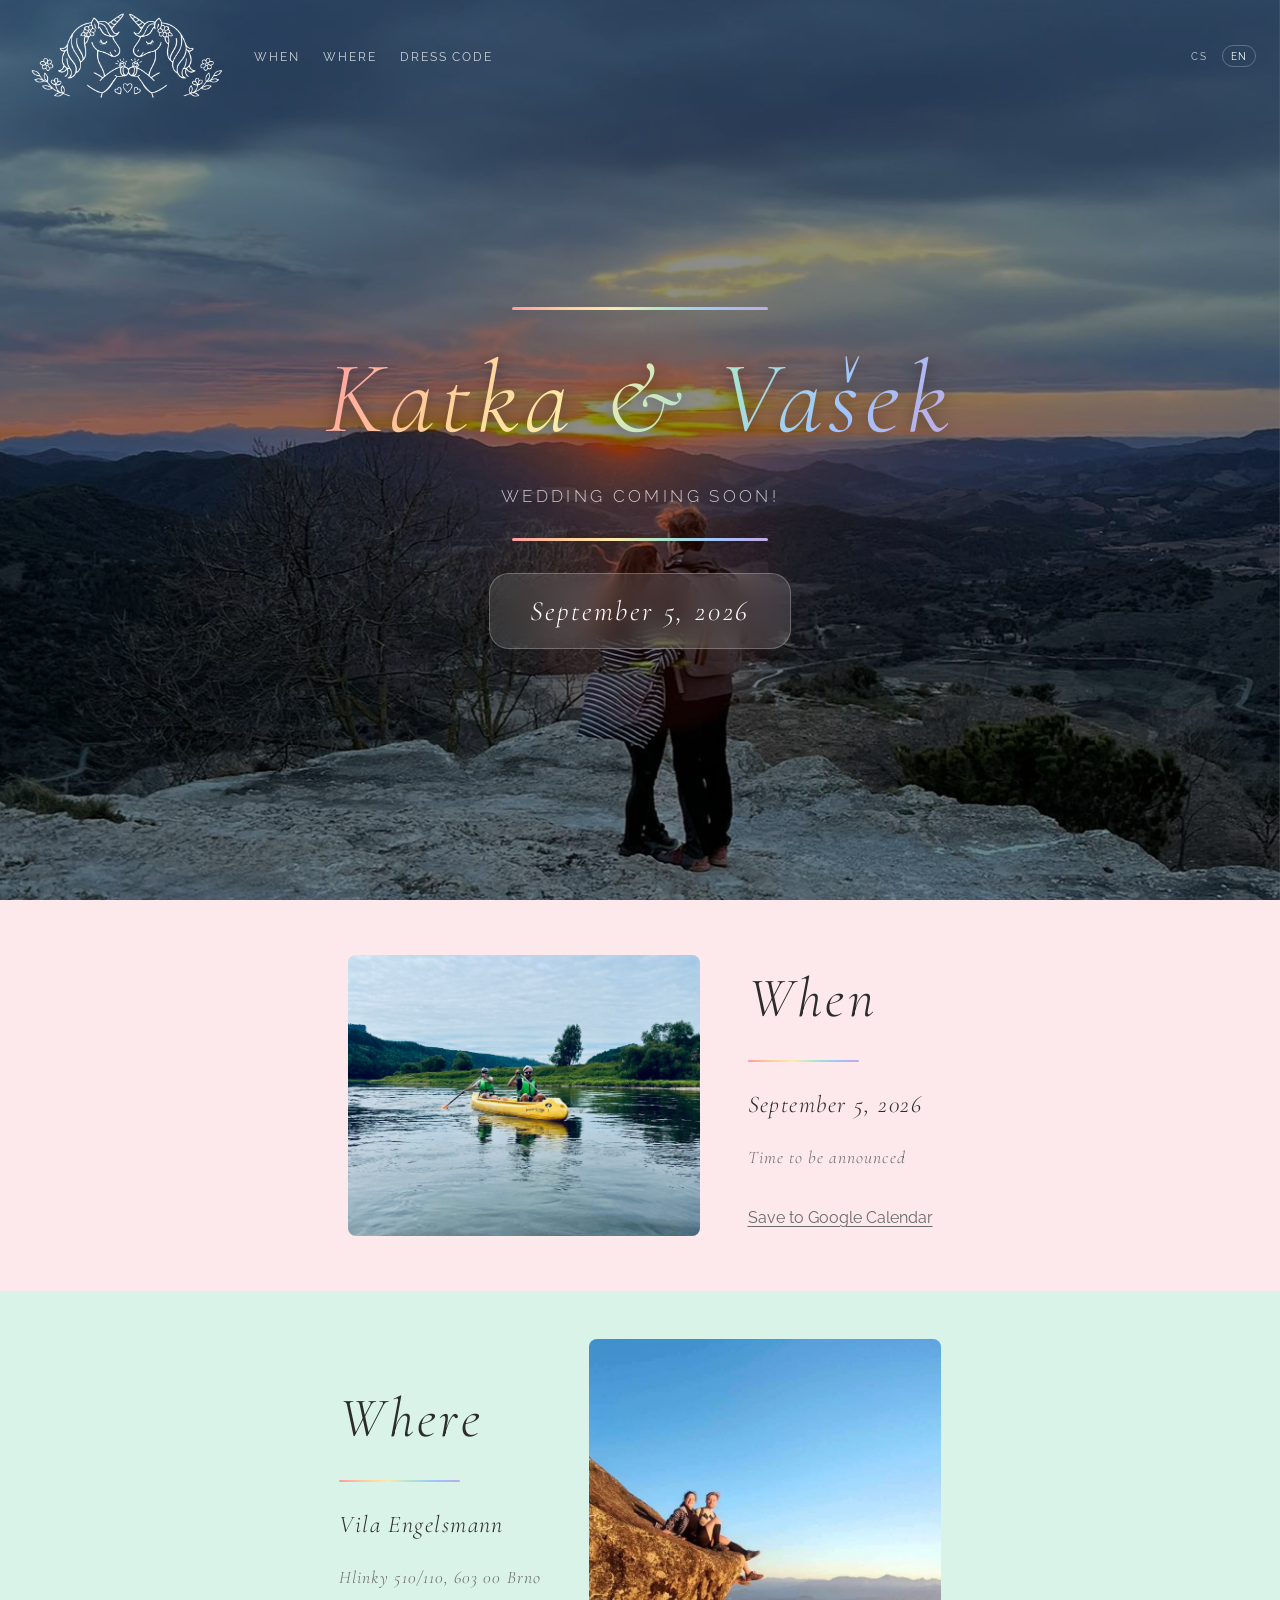
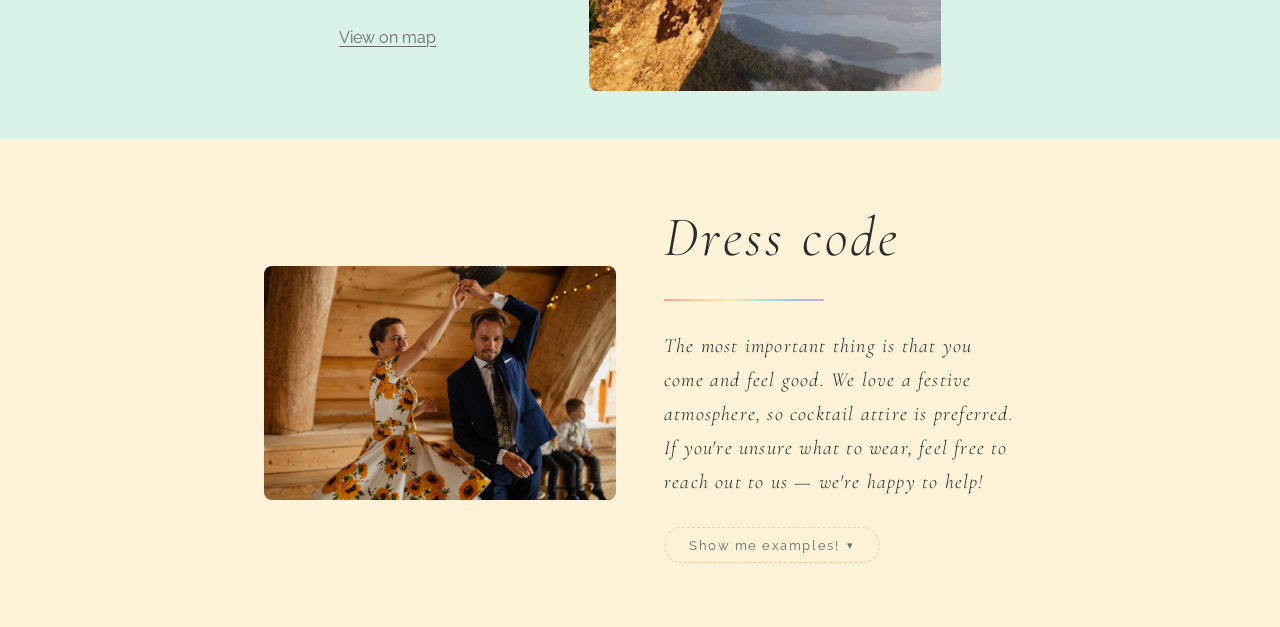
==== index.html @ 7140cd25 "Add GDPR consent" ====
<!DOCTYPE html>
<html lang="en">
<head>
  <meta charset="UTF-8" />
  <meta name="viewport" content="width=device-width, initial-scale=1.0" />
  <title>Katka &amp; Vašek</title>
  <link rel="icon" href="img/favicon.svg" type="image/svg+xml" />
  <link rel="preconnect" href="https://fonts.googleapis.com" />
  <link rel="preconnect" href="https://fonts.gstatic.com" crossorigin />
  <link href="https://fonts.googleapis.com/css2?family=Cormorant+Garamond:ital,wght@0,300;0,400;1,300;1,400&family=Raleway:wght@300;400&display=swap" rel="stylesheet" />
  <link rel="stylesheet" href="css/style.css" />
</head>
<body>

  <!-- Top bar -->
  <nav class="topbar" id="topbar">
    <a class="topbar-logo" href="#">
      <img src="img/logo.png" alt="K&amp;V" />
    </a>
    <ul class="topbar-links">
      <li><a href="#when" data-i18n="navWhen">When</a></li>
      <li><a href="#where" data-i18n="navWhere">Where</a></li>
      <li><a href="#dress-code" data-i18n="navDress">Dress code</a></li>
      <li id="nav-rsvp"><a href="#rsvp" data-i18n="rsvpBtn">RSVP</a></li>
    </ul>
    <div class="topbar-right">
      <div class="lang-switcher">
        <button class="lang-btn" data-lang="cs" aria-label="Česky">CS</button>
        <button class="lang-btn" data-lang="en" aria-label="English">EN</button>
      </div>
    </div>
    <button class="topbar-burger" id="topbar-burger" aria-label="Menu">
      <span></span><span></span><span></span>
    </button>
  </nav>

  <!-- Hero -->
  <main class="main">
    <div class="rainbow-divider" role="presentation"></div>
    <h1 class="title">Katka &amp; Vašek</h1>
    <p class="subtitle" data-i18n="subtitle">We invite you to our wedding</p>
    <div class="rainbow-divider" role="presentation"></div>
    <div class="date-card" aria-label="Wedding date">
      <span data-i18n="date">September 5, 2026</span>
    </div>
  </main>

  <!-- When -->
  <section id="when" class="section section--when">
    <img class="section-img" src="img/when.jpeg" alt="" role="presentation" />
    <div class="section-inner reveal">
      <h2 class="section-title" data-i18n="whenTitle">When</h2>
      <div class="rainbow-divider" role="presentation"></div>
      <p class="section-detail" data-i18n="whenDate">September 5, 2026</p>
      <p class="section-detail section-detail--muted" data-i18n="whenTime">Time to be announced</p>
      <a class="section-map-link" href="https://calendar.app.google/2uP1JZL3J3N1n4WVA" target="_blank" rel="noopener" data-i18n="whenCalendar">Save to Google Calendar</a>
    </div>
  </section>

  <!-- Where -->
  <section id="where" class="section section--where section--img-right">
    <img class="section-img" src="img/where.jpeg" alt="" role="presentation" />
    <div class="section-inner reveal">
      <h2 class="section-title" data-i18n="whereTitle">Where</h2>
      <div class="rainbow-divider" role="presentation"></div>
      <p class="section-detail" data-i18n="whereVenue">Vila Engelsmann</p>
      <p class="section-detail section-detail--muted" data-i18n="whereAddress">Hlinky 510/110, 603 00 Brno</p>
      <a class="section-map-link" href="https://maps.google.com/?q=Vila+Engelsmann,+Hlinky+510/110,+603+00+Brno" target="_blank" rel="noopener" data-i18n="whereMap">View on map</a>
    </div>
  </section>

  <!-- Dress code -->
  <section id="dress-code" class="section section--dress">
    <img class="section-img" src="img/dress-code.jpeg" alt="" role="presentation" />
    <div class="section-inner reveal">
      <h2 class="section-title" data-i18n="dressTitle">Dress code</h2>
      <div class="rainbow-divider" role="presentation"></div>
      <p class="section-detail section-detail--body" data-i18n="dressText">The most important thing is that you come. That said, we love a festive atmosphere — formal attire is preferred. Please avoid white dresses.</p>
      <button class="dress-examples-btn" id="dress-examples-btn" aria-expanded="false" aria-controls="dress-examples">
        <span data-i18n="dressExamplesBtn">Show me examples!</span>
        <span class="dress-examples-chevron" aria-hidden="true">&#9662;</span>
      </button>
    </div>
  </section>

  <!-- Dress code examples (expandable) -->
  <div class="dress-examples" id="dress-examples" hidden>
    <div class="dress-example dress-example--right">
      <img src="img/example-dress-code-right.png" alt="" />
      <span class="dress-example-label dress-example-label--right" data-i18n="dressYes">Yes, like this!</span>
    </div>
    <div class="dress-example dress-example--wrong">
      <img src="img/example-dress-code-wrong.png" alt="" />
      <span class="dress-example-label dress-example-label--wrong" data-i18n="dressNo">Rather not this</span>
    </div>
  </div>

  <!-- RSVP -->
  <!-- To activate the form: paste the Apps Script web app URL (from google-apps-script.js setup) as the action below -->
  <section id="rsvp" class="section section--rsvp">
    <div class="section-inner reveal">
      <h2 class="section-title" data-i18n="rsvpTitle">RSVP</h2>
      <div class="rainbow-divider" role="presentation"></div>
      <form class="rsvp-form" id="rsvp-form" action="https://script.google.com/macros/s/AKfycbxQDZrTPvWZbvxDOy3v5kpGPoH6K7es61tyUAWwfLgAerQKalYkymzJfg6smdP82QNp6Q/exec" method="POST">
        <input type="hidden" id="guest-id" name="guest_id" />
        <input type="hidden" id="name" name="name" />
        <input type="hidden" id="email" name="email" />
        <div class="form-group">
          <span class="form-label" data-i18n="rsvpAttend">Will you attend?</span>
          <div class="radio-group">
            <label class="radio-label">
              <input type="radio" name="attendance" value="yes" required />
              <span data-i18n="rsvpYes">Yes, I will be there</span>
            </label>
            <label class="radio-label">
              <input type="radio" name="attendance" value="no" />
              <span data-i18n="rsvpNo">Unfortunately not</span>
            </label>
          </div>
        </div>
        <div class="form-group-row" id="adults-group" hidden>
          <div class="form-group">
            <label class="form-label" for="adults" data-i18n="rsvpAdults">Number of adults (including yourself)</label>
            <input class="form-input form-input--short" type="number" id="adults" name="adults" min="1" max="2" required />
          </div>
          <div class="form-group">
            <label class="form-label" for="kids" data-i18n="rsvpKids">Number of children</label>
            <input class="form-input form-input--short" type="number" id="kids" name="kids" min="0" max="10" />
          </div>
        </div>
        <div id="guest-details" hidden></div>
        <input type="hidden" id="kid-names" name="kid_names" />
        <div class="form-group">
          <label class="form-label" for="song" data-i18n="rsvpSong">What song will get you on the dance floor?</label>
          <input class="form-input" type="text" id="song" name="song" />
        </div>
        <div class="form-group">
          <label class="form-label" for="note" data-i18n="rsvpNote">Note (dietary needs, allergies…)</label>
          <textarea class="form-input form-textarea" id="note" name="note" rows="3"></textarea>
        </div>
        <div class="form-group form-group--gdpr">
          <label class="checkbox-label">
            <input type="checkbox" name="gdpr_consent" required />
            <span data-i18n="rsvpGdpr">I consent to the processing of my personal data for the purpose of organizing the wedding. Data will be deleted after the wedding.</span>
          </label>
        </div>
        <button class="form-submit" type="submit">
          <span class="submit-label" data-i18n="rsvpSubmit">Send RSVP</span>
          <span class="submit-spinner" hidden aria-hidden="true"></span>
        </button>
      </form>
      <p class="rsvp-success" id="rsvp-success" hidden data-i18n="rsvpSuccess">
        Thank you! We look forward to celebrating with you. 🎉
      </p>
    </div>
  </section>

  <script src="js/main.js"></script>
</body>
</html>
---- css/style.css ----
*, *::before, *::after {
  box-sizing: border-box;
  margin: 0;
  padding: 0;
}

[hidden] { display: none !important; }

:root {
  --rainbow-1: #ff9aa2;
  --rainbow-2: #ffcc99;
  --rainbow-3: #ffeaa7;
  --rainbow-4: #a8e6cf;
  --rainbow-5: #a0c4ff;
  --rainbow-6: #c3a8e1;
  --overlay: rgba(0, 0, 0, 0.45);
  --glass: rgba(255, 255, 255, 0.12);
  --glass-border: rgba(255, 255, 255, 0.25);
  --text: #ffffff;
  --text-muted: rgba(255, 255, 255, 0.75);
  --section-text: #2c2c2c;
  --section-muted: #6b6b6b;
}

html {
  scroll-behavior: smooth;
  scroll-padding-top: 7.5rem;
}

html, body {
  font-family: 'Cormorant Garamond', 'Georgia', serif;
}

body {
  min-height: 100vh;
  color: var(--text);
}

/* Fixed background image — works on iOS unlike background-attachment: fixed */
body::after {
  content: '';
  position: fixed;
  inset: 0;
  background-image: url('../img/main.jpeg');
  background-size: cover;
  background-position: center;
  z-index: -1;
  pointer-events: none;
}

/* Dark overlay on top of the image */
body::before {
  content: '';
  position: fixed;
  inset: 0;
  background: var(--overlay);
  z-index: 0;
  pointer-events: none;
}

/* ── Top bar ── */

.topbar {
  position: fixed;
  top: 0;
  left: 0;
  right: 0;
  z-index: 100;
  display: flex;
  align-items: center;
  gap: 1.5rem;
  padding: 0 1.5rem;
  min-height: 7rem;
  background: transparent;
  border-bottom: 1px solid transparent;
  backdrop-filter: none;
  -webkit-backdrop-filter: none;
  transition: background 0.3s, border-color 0.3s, backdrop-filter 0.3s, min-height 0.3s;
}

.topbar.scrolled {
  background: rgba(0, 0, 0, 0.55);
  backdrop-filter: blur(14px);
  -webkit-backdrop-filter: blur(14px);
  border-bottom-color: rgba(255, 255, 255, 0.1);
  min-height: 3.5rem;
}

.topbar.scrolled .topbar-logo img {
  height: 3rem;
}

.topbar-logo {
  flex-shrink: 0;
  display: flex;
  align-items: center;
}

.topbar-logo img {
  height: 6rem;
  width: auto;
  filter: invert(1);
  transition: height 0.3s;
}

.topbar-links {
  list-style: none;
  display: flex;
  gap: 1.5rem;
  margin: 0;
  padding: 0;
}

.topbar-links a {
  font-family: 'Raleway', sans-serif;
  font-size: 0.75rem;
  font-weight: 400;
  letter-spacing: 0.15em;
  text-transform: uppercase;
  color: var(--text-muted);
  text-decoration: none;
  transition: color 0.2s;
}

.topbar-links a:hover {
  color: var(--text);
}

.topbar-right {
  margin-left: auto;
  display: flex;
  align-items: center;
  gap: 1rem;
}

.lang-switcher {
  display: flex;
  gap: 0.35rem;
}

.lang-btn {
  background: transparent;
  border: 1px solid transparent;
  color: var(--text-muted);
  padding: 0.25rem 0.5rem;
  border-radius: 2rem;
  cursor: pointer;
  font-family: 'Raleway', sans-serif;
  font-size: 0.65rem;
  font-weight: 400;
  letter-spacing: 0.12em;
  transition: color 0.2s, border-color 0.2s;
}

.lang-btn:hover {
  color: var(--text);
}

.lang-btn.active {
  color: var(--text);
  border-color: var(--glass-border);
}

/* Burger — hidden on desktop */
.topbar-burger {
  display: none;
  flex-direction: column;
  gap: 4px;
  background: none;
  border: none;
  cursor: pointer;
  padding: 0.5rem;
  margin-left: auto;
}

.topbar-burger span {
  display: block;
  width: 1.25rem;
  height: 2px;
  background: var(--text);
  border-radius: 2px;
  transition: transform 0.3s, opacity 0.3s;
}

/* Mobile nav */
@media (max-width: 700px) {
  .topbar-links,
  .topbar-right {
    display: none;
  }

  .topbar {
    flex-wrap: wrap;
    align-content: flex-start;
    justify-content: center;
  }

  .topbar-logo {
    height: 7rem;
    transition: height 0.3s;
  }

  .topbar.scrolled .topbar-logo {
    height: 3.5rem;
  }

  .topbar-burger {
    display: flex;
    position: absolute;
    right: 1.5rem;
    top: 0;
    height: 7rem;
    justify-content: center;
    margin-left: 0;
    transition: height 0.3s;
  }

  .topbar.scrolled .topbar-burger {
    height: 3.5rem;
  }

  .topbar.open .topbar-links,
  .topbar.open .topbar-right {
    display: flex;
  }

  .topbar.open {
    padding-bottom: 1rem;
  }

  .topbar.open .topbar-links {
    order: 3;
    flex-basis: 100%;
    flex-direction: column;
    gap: 0.75rem;
    padding: 0.75rem 0 0;
  }

  .topbar.open .topbar-right {
    order: 4;
    flex-basis: 100%;
    padding-top: 0.75rem;
    gap: 1rem;
  }

  .topbar.open .topbar-burger span:nth-child(1) {
    transform: translateY(6px) rotate(45deg);
  }
  .topbar.open .topbar-burger span:nth-child(2) {
    opacity: 0;
  }
  .topbar.open .topbar-burger span:nth-child(3) {
    transform: translateY(-6px) rotate(-45deg);
  }
}

/* ── Hero ── */

.main {
  position: relative;
  z-index: 1;
  min-height: 100vh;
  display: flex;
  flex-direction: column;
  align-items: center;
  justify-content: center;
  gap: 2rem;
  padding: calc(2rem + 3.5rem) 1.5rem 2rem;
  text-align: center;
  max-width: 42rem;
  margin: 0 auto;
  width: 100%;
}

.rainbow-divider {
  width: min(16rem, 80%);
  height: 3px;
  border-radius: 99px;
  background: linear-gradient(
    90deg,
    var(--rainbow-1),
    var(--rainbow-2),
    var(--rainbow-3),
    var(--rainbow-4),
    var(--rainbow-5),
    var(--rainbow-6)
  );
}

.title {
  font-family: 'Cormorant Garamond', serif;
  font-size: clamp(1.5rem, 8vw, 6.5rem);
  font-weight: 300;
  font-style: italic;
  letter-spacing: 0.06em;
  line-height: 1.1;
  white-space: nowrap;
  background: linear-gradient(
    120deg,
    var(--rainbow-1),
    var(--rainbow-2),
    var(--rainbow-3),
    var(--rainbow-4),
    var(--rainbow-5),
    var(--rainbow-6)
  );
  -webkit-background-clip: text;
  -webkit-text-fill-color: transparent;
  background-clip: text;
  filter: drop-shadow(0 2px 8px rgba(0,0,0,0.4));
}

.subtitle {
  font-family: 'Raleway', sans-serif;
  font-size: clamp(0.85rem, 2.5vw, 1.05rem);
  font-weight: 300;
  color: var(--text-muted);
  letter-spacing: 0.2em;
  text-transform: uppercase;
}

.date-card {
  background: var(--glass);
  border: 1px solid var(--glass-border);
  border-radius: 1.25rem;
  padding: 1.25rem 2.5rem;
  backdrop-filter: blur(12px);
  font-family: 'Cormorant Garamond', serif;
  font-size: clamp(1.25rem, 4vw, 1.75rem);
  font-weight: 300;
  font-style: italic;
  letter-spacing: 0.1em;
}

/* ── Sections ── */

.section {
  position: relative;
  z-index: 1;
  padding: 6rem 1.5rem;
  text-align: center;
}

.section--when  { background: #fde8ec; }
.section--where { background: #daf3e8; }
.section--dress { background: #fef3d8; }
.section--rsvp  { background: #ece6f7; }

/* ── Side-by-side layout for sections with images ── */

.section:has(.section-img) {
  padding: 0;
  display: flex;
  flex-direction: row;
  align-items: center;
  justify-content: center;
  text-align: left;
}

.section-img {
  width: 40%;
  max-width: 22rem;
  max-height: 22rem;
  flex-shrink: 0;
  object-fit: cover;
  object-position: center;
  display: block;
  border-radius: 0.5rem;
  margin: 3rem 0 3rem 3rem;
}

.section--img-right .section-img {
  margin: 3rem 3rem 3rem 0;
}

.section--img-right .section-img { order: 2; }
.section--img-right .section-inner { order: 1; }

.section:has(.section-img) .section-inner {
  max-width: 28rem;
  margin: 0;
  padding: 4rem 3rem;
  align-items: flex-start;
  justify-content: center;
}

.section-inner {
  max-width: 36rem;
  margin: 0 auto;
  display: flex;
  flex-direction: column;
  align-items: center;
  gap: 1.75rem;
}

.section-title {
  font-family: 'Cormorant Garamond', serif;
  font-size: clamp(2rem, 6vw, 3.5rem);
  font-weight: 300;
  font-style: italic;
  letter-spacing: 0.06em;
  color: var(--section-text);
}

/* Override divider colors for light-background sections */
.section .rainbow-divider {
  width: min(10rem, 60%);
  height: 2px;
}

.section-detail {
  font-family: 'Cormorant Garamond', serif;
  font-size: clamp(1.1rem, 3.5vw, 1.5rem);
  font-weight: 300;
  font-style: italic;
  color: var(--section-text);
  letter-spacing: 0.06em;
}

.section-detail--muted {
  font-size: clamp(0.9rem, 2.5vw, 1.1rem);
  color: var(--section-muted);
}

.section-detail--body {
  font-size: clamp(1rem, 3vw, 1.25rem);
  max-width: 36rem;
  line-height: 1.7;
}

.section-map-link {
  display: inline-block;
  margin-top: 0.75rem;
  font-family: 'Raleway', sans-serif;
  font-size: clamp(0.85rem, 2.2vw, 1rem);
  color: var(--section-muted);
  text-decoration: underline;
  text-underline-offset: 3px;
  transition: opacity 0.2s;
}
.section-map-link:hover { opacity: 0.7; }

/* ── Dress code examples ── */

.dress-examples-btn {
  display: inline-flex;
  align-items: center;
  gap: 0.5rem;
  background: transparent;
  border: 1px dashed var(--rainbow-2);
  color: var(--section-muted);
  padding: 0.6rem 1.5rem;
  border-radius: 2rem;
  cursor: pointer;
  font-family: 'Raleway', sans-serif;
  font-size: 0.8rem;
  font-weight: 400;
  letter-spacing: 0.12em;
  transition: background 0.2s, color 0.2s, border-color 0.2s;
}

.dress-examples-btn:hover {
  background: var(--rainbow-2);
  color: #fff;
  border-color: var(--rainbow-2);
}

.dress-examples-chevron {
  display: inline-block;
  font-size: 0.7rem;
  transition: transform 0.3s;
}

.dress-examples-btn[aria-expanded="true"] .dress-examples-chevron {
  transform: rotate(180deg);
}

.dress-examples {
  position: relative;
  z-index: 1;
  display: flex;
  flex-direction: column;
  align-items: center;
  gap: 2.5rem;
  padding: 0 2rem 4rem;
  background: #fef3d8;
  overflow: hidden;
  animation: dress-slide-down 0.4s ease;
}

.dress-examples .dress-example {
  max-width: 36rem;
  width: 100%;
}

@keyframes dress-slide-down {
  from {
    opacity: 0;
    max-height: 0;
    transform: translateY(-1rem);
  }
  to {
    opacity: 1;
    max-height: 50rem;
    transform: translateY(0);
  }
}

.dress-example {
  display: flex;
  flex-direction: column;
  align-items: center;
  gap: 0.75rem;
}

.dress-example img {
  width: 100%;
  border-radius: 0.75rem;
  object-fit: cover;
  transition: transform 0.3s;
}

.dress-example img:hover {
  transform: scale(1.03);
}

.dress-example-label {
  font-family: 'Cormorant Garamond', serif;
  font-size: clamp(1rem, 3vw, 1.25rem);
  font-weight: 400;
  font-style: italic;
  letter-spacing: 0.04em;
}

.dress-example-label--right {
  color: #4caf50;
}

.dress-example-label--wrong {
  color: #e57373;
}

@media (max-width: 700px) {
  .dress-examples {
    gap: 1.5rem;
    padding: 0 1.5rem 3rem;
  }
}

/* ── Scroll reveal ── */

.reveal {
  opacity: 0;
  transform: translateY(2.5rem);
  transition: opacity 0.8s ease, transform 0.8s ease;
}

.reveal.visible {
  opacity: 1;
  transform: translateY(0);
}

/* ── RSVP form ── */

.rsvp-form {
  width: 100%;
  display: flex;
  flex-direction: column;
  gap: 1.75rem;
}

.form-group {
  display: flex;
  flex-direction: column;
  align-items: flex-start;
  gap: 0.5rem;
  width: 100%;
  text-align: left;
}

.form-label {
  font-family: 'Raleway', sans-serif;
  font-size: 0.7rem;
  font-weight: 400;
  text-transform: uppercase;
  letter-spacing: 0.18em;
  color: var(--section-muted);
}

.form-input {
  width: 100%;
  background: transparent;
  border: none;
  border-bottom: 1px solid #b0a0c0;
  padding: 0.5rem 0;
  font-family: 'Cormorant Garamond', serif;
  font-size: 1.1rem;
  font-weight: 300;
  color: var(--section-text);
  outline: none;
  transition: border-color 0.2s;
}

.form-input:focus {
  border-bottom-color: var(--rainbow-6);
}

.form-input--short {
  width: 6rem;
}

.form-group-row {
  display: flex;
  gap: 2rem;
  width: 100%;
}

.form-group-row .form-group {
  flex: 1;
}

@media (max-width: 500px) {
  .form-group-row {
    flex-direction: column;
    gap: 1.75rem;
  }
}

.guest-details-section {
  display: flex;
  flex-direction: column;
  gap: 1.25rem;
  width: 100%;
}

.guest-details-section + .guest-details-section {
  margin-top: 0.5rem;
}

.guest-section-header {
  font-size: 0.8rem;
  padding-bottom: 0.25rem;
  border-bottom: 1px solid #d4c6e8;
}

.form-textarea {
  resize: vertical;
  min-height: 5rem;
  border: 1px solid #b0a0c0;
  border-radius: 0.5rem;
  padding: 0.6rem 0.75rem;
  line-height: 1.5;
}

.form-textarea:focus {
  border-color: var(--rainbow-6);
}

.radio-group {
  display: flex;
  flex-direction: column;
  gap: 0.6rem;
}

.radio-label {
  display: flex;
  align-items: center;
  gap: 0.6rem;
  cursor: pointer;
  font-family: 'Cormorant Garamond', serif;
  font-size: 1.1rem;
  font-weight: 300;
  font-style: italic;
  color: var(--section-text);
}

.radio-label input[type="radio"] {
  accent-color: var(--rainbow-6);
  width: 1rem;
  height: 1rem;
  flex-shrink: 0;
}

.form-group--gdpr {
  align-items: center;
}

.checkbox-label {
  display: flex;
  align-items: flex-start;
  gap: 0.6rem;
  cursor: pointer;
  font-family: 'Cormorant Garamond', serif;
  font-size: 0.95rem;
  font-weight: 300;
  font-style: italic;
  color: var(--section-muted);
  line-height: 1.4;
  text-align: left;
}

.checkbox-label input[type="checkbox"] {
  accent-color: var(--rainbow-6);
  width: 1rem;
  height: 1rem;
  flex-shrink: 0;
  margin-top: 0.2rem;
}

.form-submit {
  align-self: center;
  background: transparent;
  border: 1px solid var(--rainbow-6);
  color: var(--section-text);
  padding: 0.75rem 2.5rem;
  border-radius: 2rem;
  cursor: pointer;
  font-family: 'Raleway', sans-serif;
  font-size: 0.8rem;
  font-weight: 400;
  letter-spacing: 0.18em;
  text-transform: uppercase;
  transition: background 0.2s, color 0.2s;
}

.form-submit:hover:not(:disabled) {
  background: var(--rainbow-6);
  color: #fff;
}

.form-submit:disabled {
  opacity: 0.6;
  cursor: default;
}

.submit-spinner[hidden] {
  display: none;
}

.submit-spinner {
  display: inline-block;
  width: 1em;
  height: 1em;
  border: 2px solid currentColor;
  border-top-color: transparent;
  border-radius: 50%;
  animation: spin 0.7s linear infinite;
  vertical-align: middle;
}

@keyframes spin {
  to { transform: rotate(360deg); }
}

.rsvp-success {
  font-family: 'Cormorant Garamond', serif;
  font-size: 1.3rem;
  font-weight: 300;
  font-style: italic;
  color: var(--section-text);
  letter-spacing: 0.04em;
}

/* ── Responsive ── */

@media (max-width: 700px) {
  .section:has(.section-img) {
    flex-direction: column;
  }

  .section-img {
    width: 85%;
    max-height: 18rem;
    margin: 2rem auto 0;
    border-radius: 0.75rem;
  }

  .section--img-right .section-img { order: 0; margin: 2rem auto 0; }
  .section--img-right .section-inner { order: 0; }

  .section:has(.section-img) .section-inner {
    padding: 3rem 1.25rem;
    align-items: center;
    text-align: center;
  }
}

@media (max-width: 480px) {
  .date-card {
    padding: 1rem 1.5rem;
  }

  .section {
    padding: 4rem 1.25rem;
  }
}
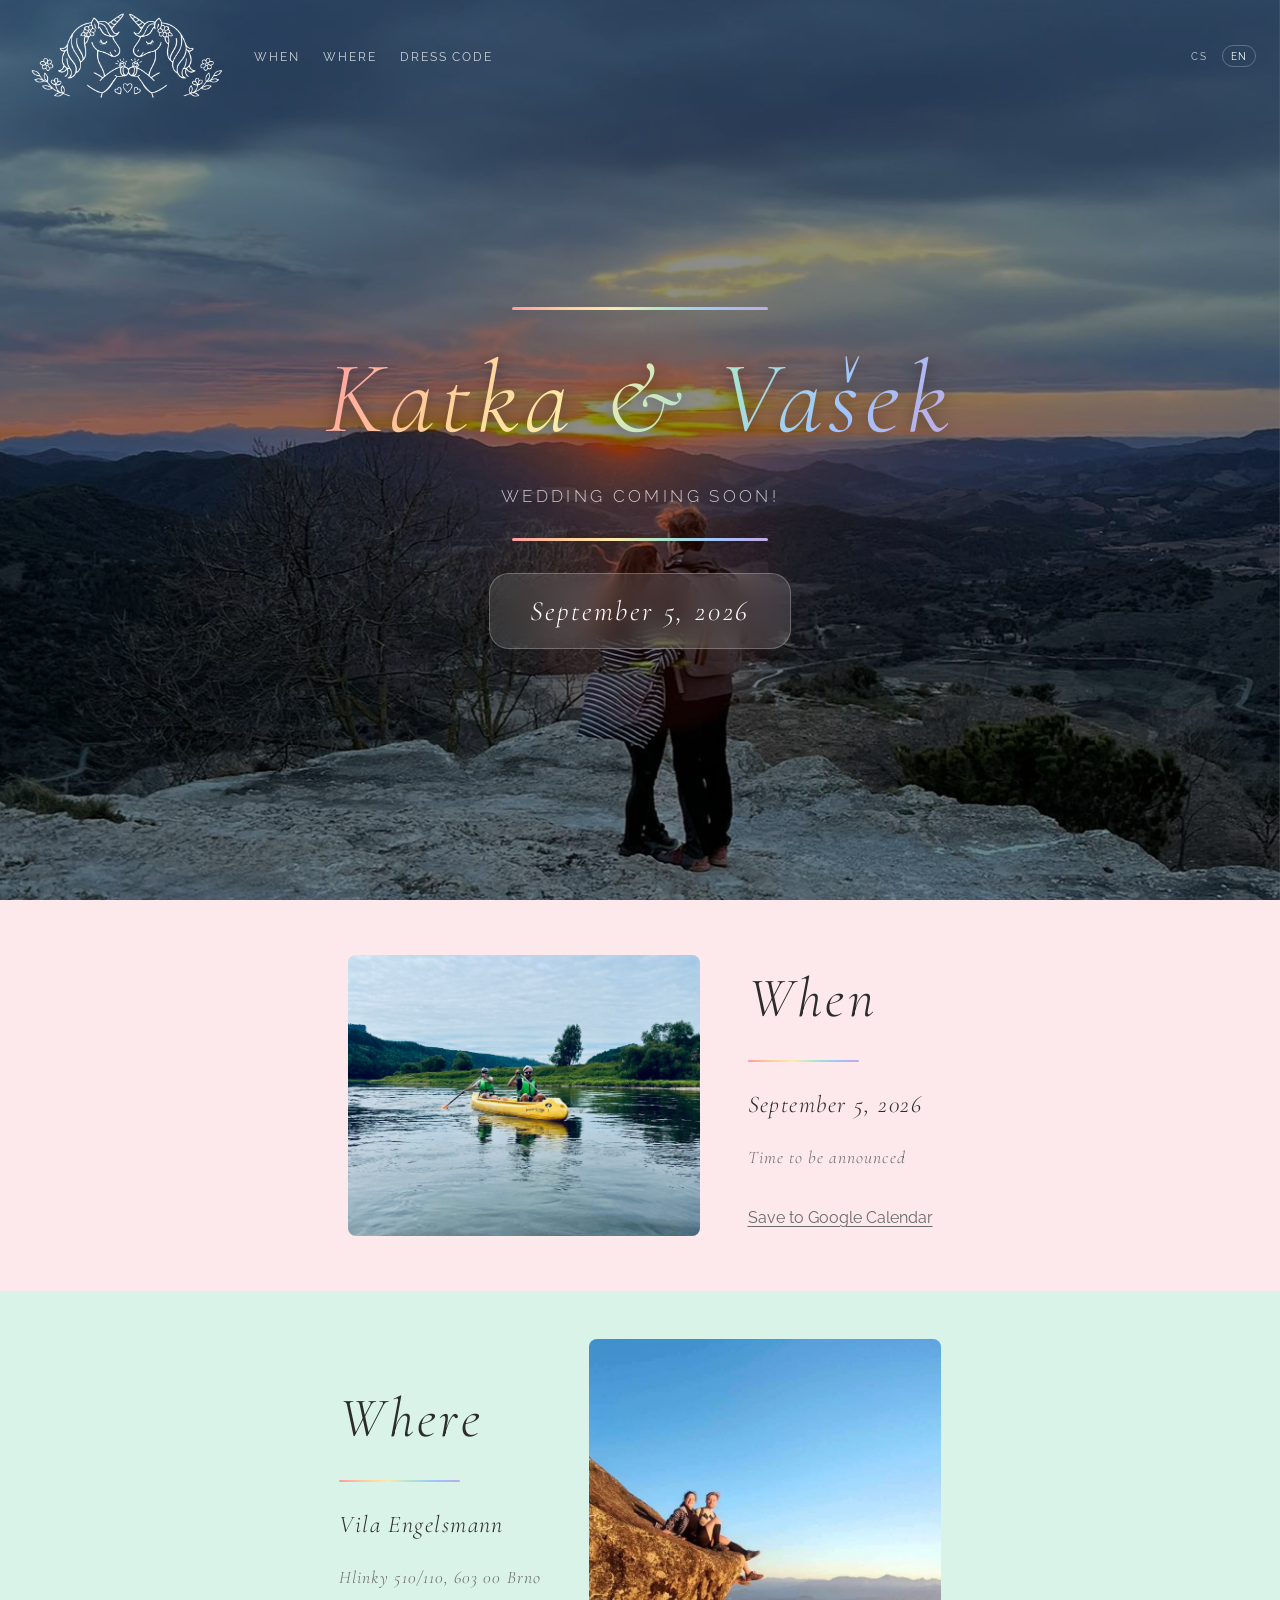
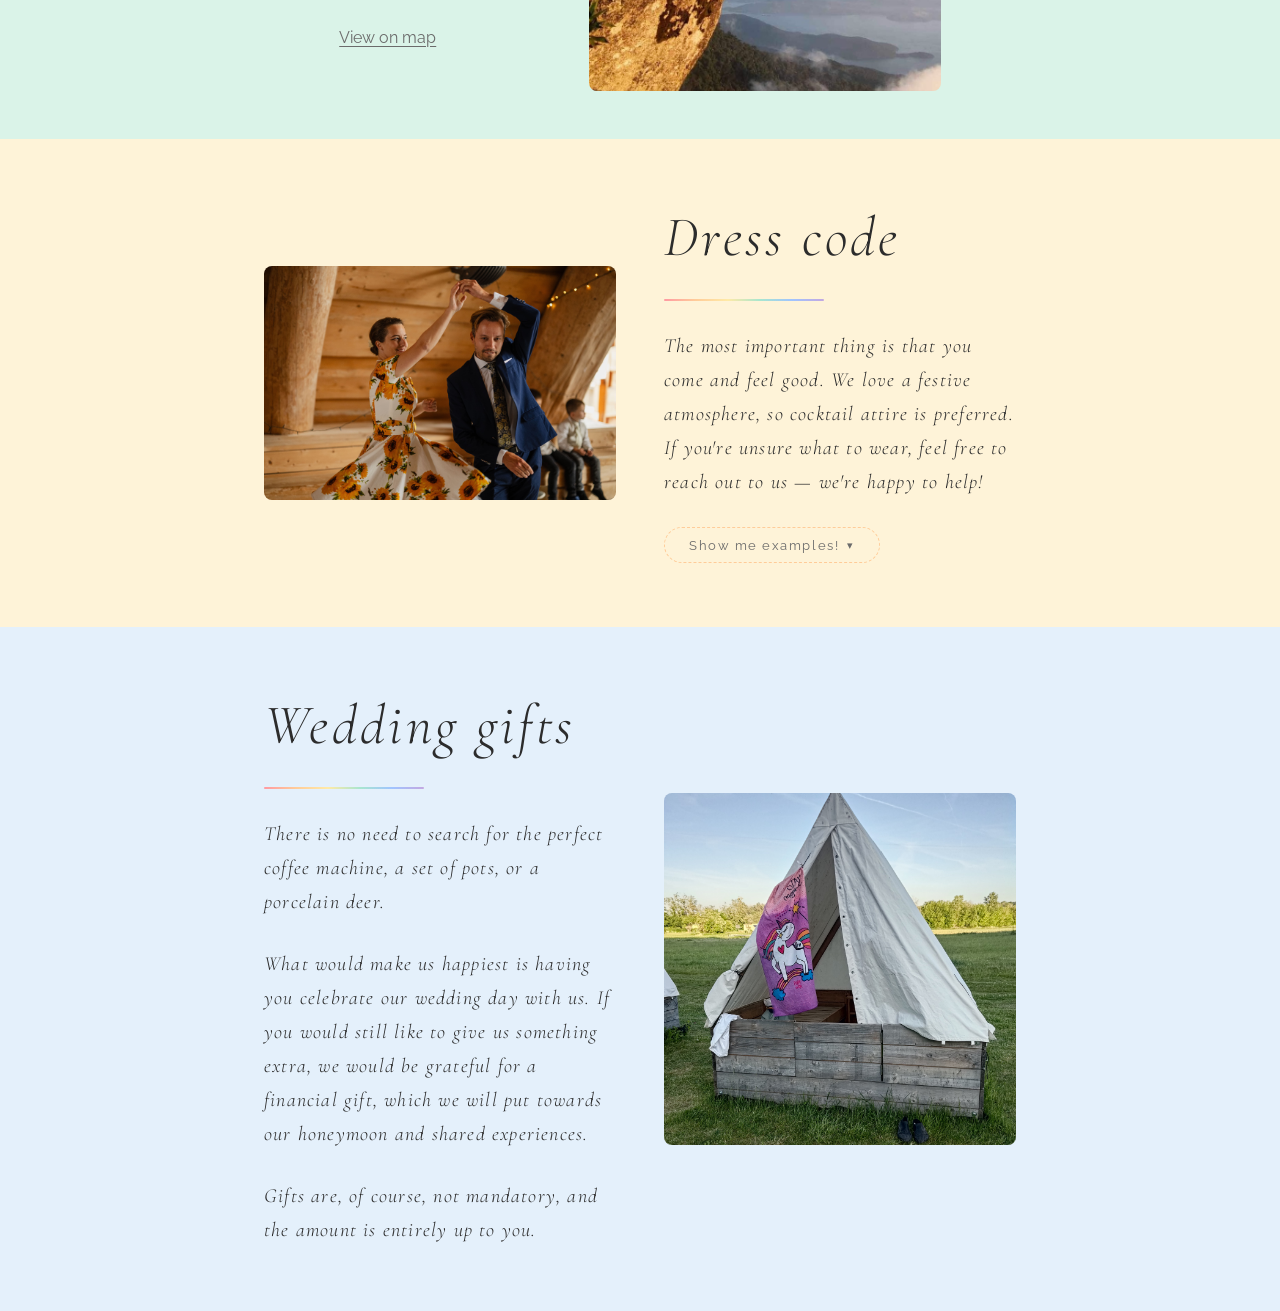
==== commit cb04b3df: "Add wedding gifts section" ====
--- a/index.html
+++ b/index.html
@@ -95,6 +95,24 @@
     </div>
   </div>
 
+  <!-- Wedding gifts -->
+  <section id="wedding-gifts" class="section section--gifts section--img-right">
+    <img class="section-img" src="img/honeymoon.jpg" alt="" role="presentation" />
+    <div class="section-inner reveal">
+      <h2 class="section-title" data-i18n="giftsTitle">Wedding gifts</h2>
+      <div class="rainbow-divider" role="presentation"></div>
+      <p class="section-detail section-detail--body" data-i18n="giftsText1">There is no need to search for the perfect coffee machine, a set of pots and pans, or a porcelain deer.</p>
+      <p class="section-detail section-detail--body" data-i18n="giftsText2">What would make us happiest is having you celebrate our wedding day with us. If you would still like to give us something extra, we would be grateful for a financial gift, which we will put towards our honeymoon and shared experiences.</p>
+      <p class="section-detail section-detail--body" data-i18n="giftsText3">Gifts are, of course, not expected, and the amount is entirely up to you.</p>
+    </div>
+  </section>
+
+  <!-- RSVP image divider -->
+  <div class="rsvp-image-divider" id="rsvp-image-divider" hidden>
+    <img class="rsvp-image-divider-bg" id="rsvp-image-divider-bg" src="" alt="" />
+    <div class="rsvp-image-divider-overlay"></div>
+  </div>
+
   <!-- RSVP -->
   <!-- To activate the form: paste the Apps Script web app URL (from google-apps-script.js setup) as the action below -->
   <section id="rsvp" class="section section--rsvp">
@@ -103,6 +121,7 @@
       <div class="rainbow-divider" role="presentation"></div>
       <form class="rsvp-form" id="rsvp-form" action="https://script.google.com/macros/s/AKfycbxQDZrTPvWZbvxDOy3v5kpGPoH6K7es61tyUAWwfLgAerQKalYkymzJfg6smdP82QNp6Q/exec" method="POST">
         <input type="hidden" id="guest-id" name="guest_id" />
+        <input type="hidden" id="user-agent" name="user_agent" />
         <input type="hidden" id="name" name="name" />
         <input type="hidden" id="email" name="email" />
         <div class="form-group">
@@ -125,12 +144,12 @@
           </div>
           <div class="form-group">
             <label class="form-label" for="kids" data-i18n="rsvpKids">Number of children</label>
-            <input class="form-input form-input--short" type="number" id="kids" name="kids" min="0" max="10" />
+            <input class="form-input form-input--short" type="number" id="kids" name="kids" min="0" max="10" required />
           </div>
         </div>
         <div id="guest-details" hidden></div>
         <input type="hidden" id="kid-names" name="kid_names" />
-        <div class="form-group">
+        <div class="form-group" id="song-group" hidden>
           <label class="form-label" for="song" data-i18n="rsvpSong">What song will get you on the dance floor?</label>
           <input class="form-input" type="text" id="song" name="song" />
         </div>
@@ -138,9 +157,9 @@
           <label class="form-label" for="note" data-i18n="rsvpNote">Note (dietary needs, allergies…)</label>
           <textarea class="form-input form-textarea" id="note" name="note" rows="3"></textarea>
         </div>
-        <div class="form-group form-group--gdpr">
+        <div class="form-group form-group--gdpr" id="gdpr-group" hidden>
           <label class="checkbox-label">
-            <input type="checkbox" name="gdpr_consent" required />
+            <input type="checkbox" name="gdpr_consent" />
             <span data-i18n="rsvpGdpr">I consent to the processing of my personal data for the purpose of organizing the wedding. Data will be deleted after the wedding.</span>
           </label>
         </div>
@@ -149,9 +168,11 @@
           <span class="submit-spinner" hidden aria-hidden="true"></span>
         </button>
       </form>
-      <p class="rsvp-success" id="rsvp-success" hidden data-i18n="rsvpSuccess">
-        Thank you! We look forward to celebrating with you. 🎉
-      </p>
+      <div class="rsvp-summary" id="rsvp-summary" hidden>
+        <div class="rsvp-summary-icon" id="rsvp-summary-icon" aria-hidden="true"></div>
+        <p class="rsvp-summary-message" id="rsvp-summary-message"></p>
+        <div class="rsvp-summary-card" id="rsvp-summary-card"></div>
+      </div>
     </div>
   </section>
 
--- a/css/style.css
+++ b/css/style.css
@@ -344,6 +344,7 @@
 .section--when  { background: #fde8ec; }
 .section--where { background: #daf3e8; }
 .section--dress { background: #fef3d8; }
+.section--gifts { background: #e4f0fb; }
 .section--rsvp  { background: #ece6f7; }
 
 /* ── Side-by-side layout for sections with images ── */
@@ -545,6 +546,41 @@
     gap: 1.5rem;
     padding: 0 1.5rem 3rem;
   }
+}
+
+/* ── RSVP image divider ── */
+
+.rsvp-image-divider {
+  position: relative;
+  z-index: 1;
+  height: 80vh;
+  overflow: hidden;
+  clip-path: inset(0);
+  -webkit-clip-path: inset(0);
+}
+
+.rsvp-image-divider-bg {
+  position: fixed;
+  top: 50%;
+  left: 0;
+  width: 100%;
+  height: auto;
+  transform: translateY(-50%);
+  pointer-events: none;
+}
+
+.rsvp-image-divider--scroll .rsvp-image-divider-bg {
+  position: absolute;
+  top: 0;
+  left: 0;
+  transform: none;
+}
+
+.rsvp-image-divider-overlay {
+  position: absolute;
+  inset: 0;
+  background: rgba(0, 0, 0, 0.25);
+  pointer-events: none;
 }
 
 /* ── Scroll reveal ── */
@@ -752,13 +788,124 @@
   to { transform: rotate(360deg); }
 }
 
-.rsvp-success {
-  font-family: 'Cormorant Garamond', serif;
-  font-size: 1.3rem;
+/* ── RSVP summary ── */
+
+.rsvp-summary {
+  display: flex;
+  flex-direction: column;
+  align-items: center;
+  gap: 1.5rem;
+  width: 100%;
+  animation: summary-fade-in 0.6s ease;
+}
+
+@keyframes summary-fade-in {
+  from {
+    opacity: 0;
+    transform: translateY(1.5rem);
+  }
+  to {
+    opacity: 1;
+    transform: translateY(0);
+  }
+}
+
+.rsvp-summary-icon {
+  font-size: 3rem;
+  line-height: 1;
+}
+
+.rsvp-summary-message {
+  font-family: 'Cormorant Garamond', serif;
+  font-size: clamp(1.2rem, 4vw, 1.5rem);
   font-weight: 300;
   font-style: italic;
   color: var(--section-text);
   letter-spacing: 0.04em;
+  text-align: center;
+}
+
+.rsvp-summary-card {
+  width: 100%;
+  max-width: 28rem;
+  background: rgba(255, 255, 255, 0.65);
+  backdrop-filter: blur(10px);
+  -webkit-backdrop-filter: blur(10px);
+  border: 1px solid rgba(195, 168, 225, 0.3);
+  border-radius: 1rem;
+  padding: 1.75rem 2rem;
+  display: flex;
+  flex-direction: column;
+  gap: 1.25rem;
+}
+
+.rsvp-summary-card-title {
+  font-family: 'Cormorant Garamond', serif;
+  font-size: 1.4rem;
+  font-weight: 400;
+  font-style: italic;
+  color: var(--section-text);
+  letter-spacing: 0.06em;
+  text-align: center;
+  padding-bottom: 0.75rem;
+  border-bottom: 2px solid transparent;
+  border-image: linear-gradient(90deg, var(--rainbow-1), var(--rainbow-2), var(--rainbow-3), var(--rainbow-4), var(--rainbow-5), var(--rainbow-6)) 1;
+}
+
+.rsvp-summary-row {
+  display: flex;
+  justify-content: space-between;
+  align-items: baseline;
+  gap: 1rem;
+  padding: 0.5rem 0;
+  border-bottom: 1px solid rgba(195, 168, 225, 0.15);
+}
+
+.rsvp-summary-row:last-child {
+  border-bottom: none;
+  padding-bottom: 0;
+}
+
+.rsvp-summary-label {
+  font-family: 'Raleway', sans-serif;
+  font-size: 0.7rem;
+  font-weight: 400;
+  text-transform: uppercase;
+  letter-spacing: 0.18em;
+  color: var(--section-muted);
+  flex-shrink: 0;
+}
+
+.rsvp-summary-value {
+  font-family: 'Cormorant Garamond', serif;
+  font-size: 1.1rem;
+  font-weight: 300;
+  font-style: italic;
+  color: var(--section-text);
+  text-align: right;
+}
+
+.rsvp-summary-value--yes {
+  color: #4caf50;
+}
+
+.rsvp-summary-value--no {
+  color: #e57373;
+}
+
+@media (max-width: 500px) {
+  .rsvp-summary-card {
+    padding: 1.25rem 1.25rem;
+  }
+
+  .rsvp-summary-row {
+    flex-direction: column;
+    gap: 0.25rem;
+  }
+
+  .rsvp-summary-value {
+    text-align: left;
+  }
 }
 
 /* ── Responsive ── */
